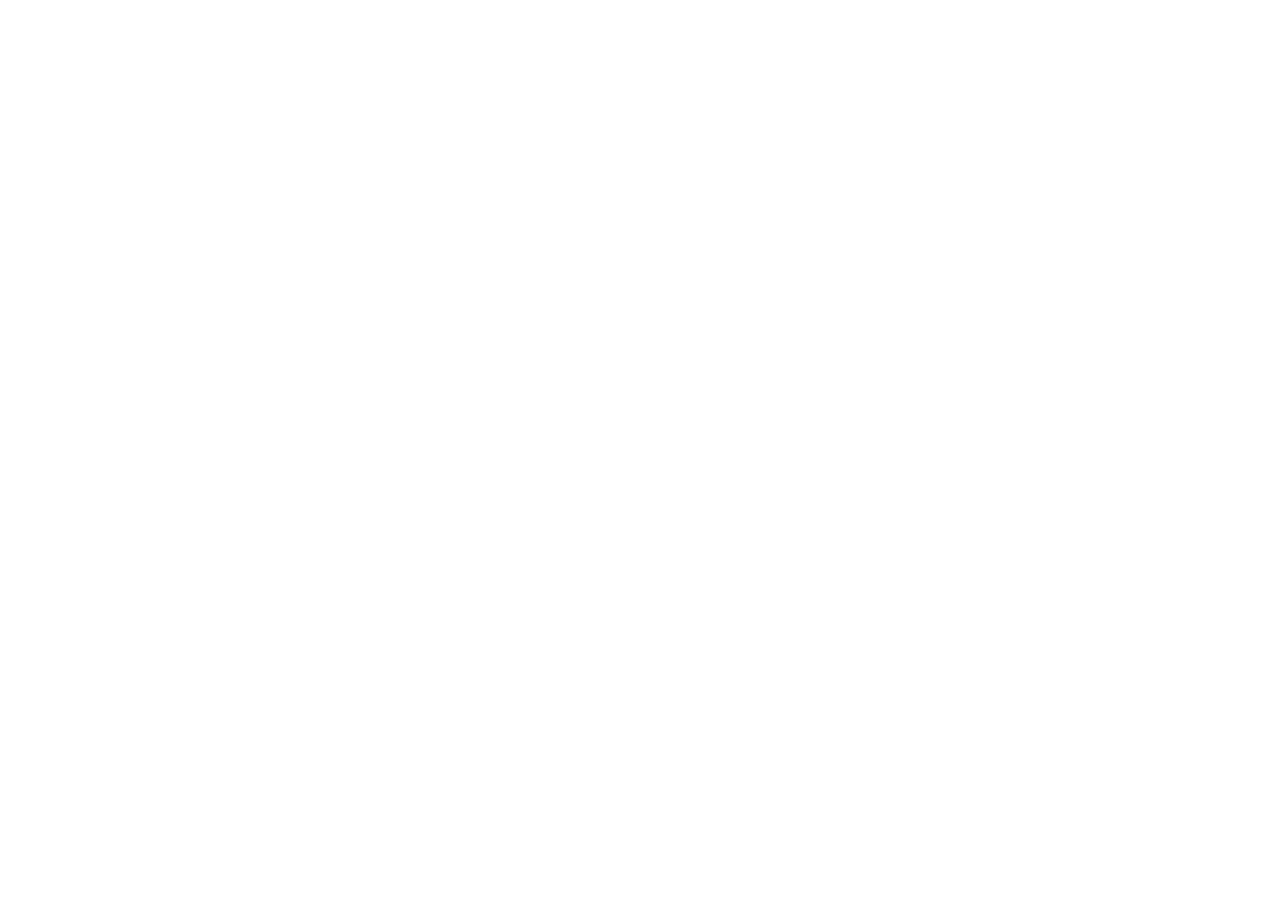
==== front-end/public/index.html @ 9cf56739 "teste" ====
<!DOCTYPE html>
<html lang="en">
<head>
    <meta charset="UTF-8">
    <meta name="viewport" content="width=device-width, initial-scale=1.0">
    <title>Components</title>
    <link rel="stylesheet" href="../src/styles/variables.css">
    <link rel="stylesheet" href="../src/styles/base.css">
    <script type="module" src="../src/index.js"></script>
    <link rel="stylesheet" href="../src/components/cadastro/cadastro.css">
</head>
<body>
    <app-header></app-header>
    <page-home></page-home>
    <app-footer></app-footer>
    
</body>
</html>
---- front-end/src/styles/base.css ----
* {
    margin: 0;
    padding: 0;
    box-sizing: border-box;
}
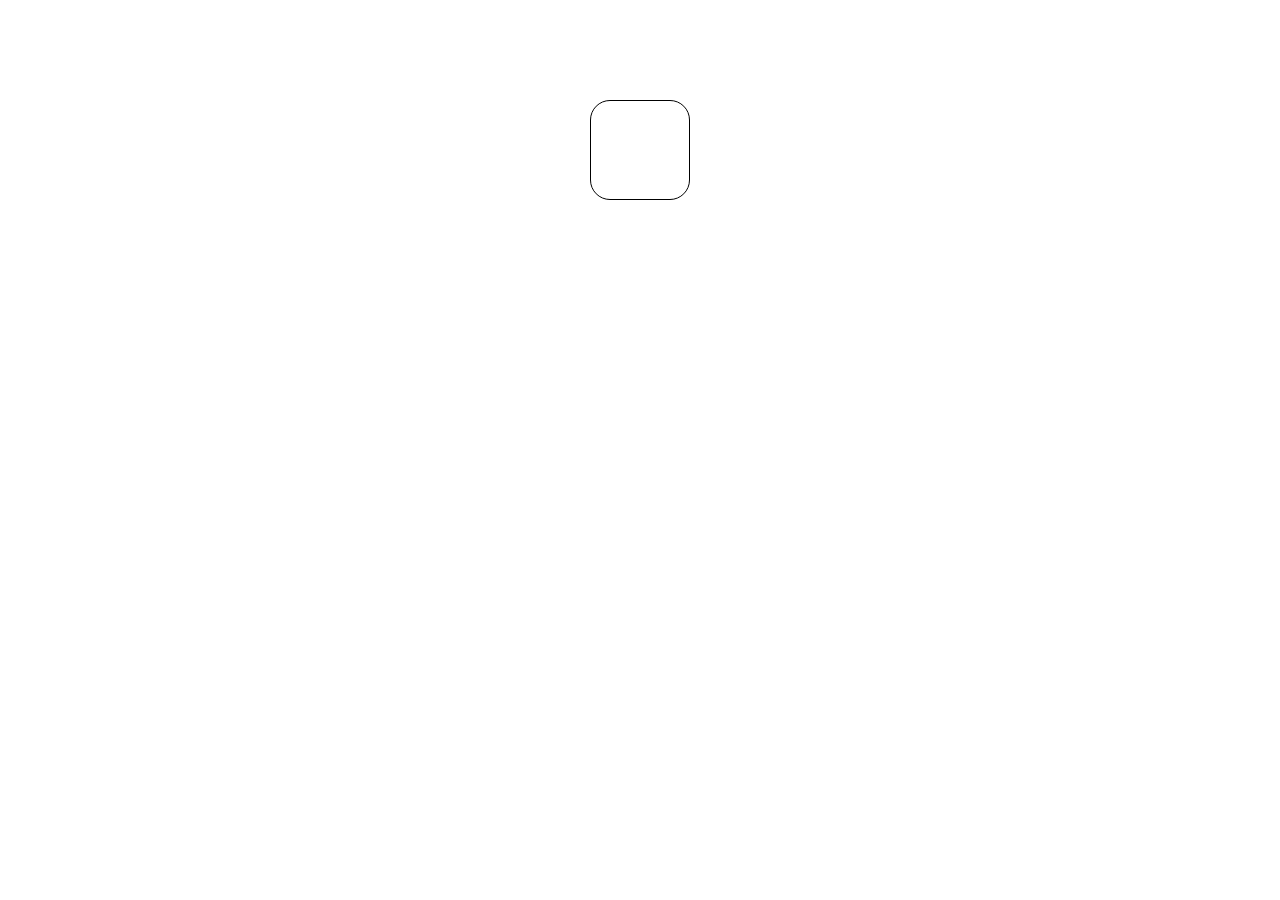
==== commit 7e8deac0: "troquei nome" ====
--- a/front-end/public/index.html
+++ b/front-end/public/index.html
@@ -6,13 +6,15 @@
     <title>Components</title>
     <link rel="stylesheet" href="../src/styles/variables.css">
     <link rel="stylesheet" href="../src/styles/base.css">
+    <link rel="stylesheet" href="../src/styles/main.css">
+    <link rel="stylesheet" href="../src/components/conta/conta.css">
     <script type="module" src="../src/index.js"></script>
-    <link rel="stylesheet" href="../src/components/cadastro/cadastro.css">
 </head>
 <body>
-    <app-header></app-header>
-    <page-home></page-home>
-    <app-footer></app-footer>
-    
+    <main>
+       <div>
+        
+       </div>
+    </main>
 </body>
 </html>
--- a/front-end/src/components/conta/conta.css
+++ b/front-end/src/components/conta/conta.css
@@ -0,0 +1,12 @@
+main{
+  display: flex;
+  justify-content: center;
+  
+}
+div {
+  margin-top: 100px;
+  height: 100px;
+  width: 100px;
+  border: 1px solid black;
+  border-radius: 20px;
+}
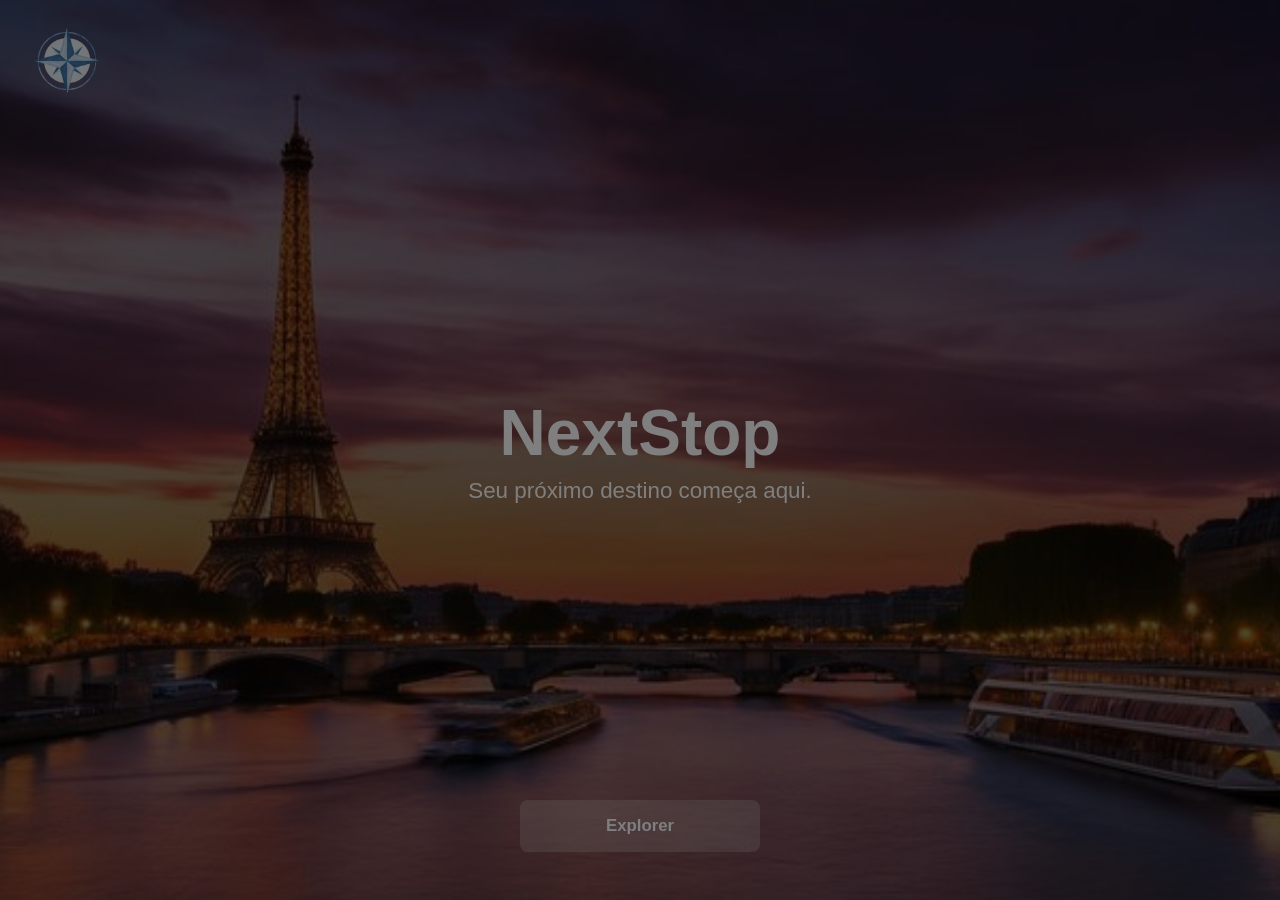
==== commit e08a3fdb: "Versão First-Mobile e resposividade Desktop. concluidas" ====
--- a/front-end/public/index.html
+++ b/front-end/public/index.html
@@ -1,20 +1,117 @@
 <!DOCTYPE html>
-<html lang="en">
+<html lang="pt-br">
+
 <head>
-    <meta charset="UTF-8">
-    <meta name="viewport" content="width=device-width, initial-scale=1.0">
-    <title>Components</title>
-    <link rel="stylesheet" href="../src/styles/variables.css">
-    <link rel="stylesheet" href="../src/styles/base.css">
-    <link rel="stylesheet" href="../src/styles/main.css">
-    <link rel="stylesheet" href="../src/components/conta/conta.css">
-    <script type="module" src="../src/index.js"></script>
+  <meta charset="UTF-8">
+  <meta name="viewport" content="width=device-width, initial-scale=1.0">
+  <title>Pagina Apresentação</title>
+  <link rel="stylesheet" href="../src/styles/variables.css">
+  <link rel="stylesheet" href="../src/styles/base.css">
+  <link rel="stylesheet" href="../src/styles/main.css">
+  <link rel="stylesheet" href="../src/components/tela inicial/telaInicial.css">
+  <script type="module" src="../src/index.js"></script>
+
 </head>
+
 <body>
-    <main>
-       <div>
-        
-       </div>
-    </main>
+  <main class="container-geral">
+    <div class="container-bg">
+      <div class="container-imglogo">
+        <img class="style-imglogo" src="../src/components/tela inicial/img/Logo da NextStop com bússola (2).png"
+          alt="Logo">
+      </div>
+
+      <div class="container-texto">
+        <h1 class="style-txtlogo">NextStop</h1>
+        <p class="style-tagline">Seu próximo destino começa aqui.</p>
+      </div>
+
+      <div class="container-btn">
+        <button class="style-btn">Explorer</button>
+      </div>
+    </div>
+    <div class="sobreposicao-auth" id="sobreposicaoAuth">
+      <div class="cartao-auth">
+
+        <!-- VIEW: LOGIN -->
+        <div class="tela-auth ativa" id="tela-login">
+          <div class="cabecalho-auth">
+            <img class="style-imglogo-reduzida"
+              src="../src/components/tela inicial/img/Logo da NextStop com bússola (2).png" alt="Logo">
+            <h2 class="titulo-auth">Faça login no NextStop</h2>
+          </div>
+
+          <button class="botao-google">
+            <img src="../src/components/tela inicial/img/pngegg.png" alt="">
+            Continue com o Google
+          </button>
+
+          <div class="divisor">ou</div>
+
+          <label class="rotulo-auth">E-MAIL</label>
+          <input type="email" class="campo-auth" placeholder="seuemail@exemplo.com">
+
+          <label class="rotulo-auth">SENHA</label>
+          <input type="password" class="campo-auth" placeholder="••••••••••••••">
+
+          <button class="botao-primario" id="btnFazerLogin">Fazer Login</button>
+
+          <p class="auth-trocar">Sem conta? <a href="#" id="irParaCadastroEmail">Crie um</a></p>
+        </div>
+
+        <!-- VIEW: CADASTRO - EMAIL -->
+        <div class="tela-auth" id="tela-cadastro-email">
+          <div class="cabecalho-auth">
+            <img class="style-imglogo-reduzida"
+              src="../src/components/tela inicial/img/Logo da NextStop com bússola (2).png" alt="Logo">
+            <h2 class="titulo-auth">Boas-vindas ao NextStop</h2>
+          </div>
+
+          <button class="botao-google">
+            <img src="../src/components/tela inicial/img/pngegg.png" alt="">
+            Continue com o Google
+          </button>
+
+          <div class="divisor">ou</div>
+
+          <label class="rotulo-auth">E-MAIL</label>
+          <input type="email" class="campo-auth" id="cadastroEmail" placeholder="seuemail@exemplo.com">
+
+          <button class="botao-primario" id="btnContinuarEmail">Continuar com o e-mail</button>
+
+          <p class="auth-trocar">Já tem conta? <a href="#" id="irParaLoginDoEmail">Entrar</a></p>
+        </div>
+
+        <!-- VIEW: CADASTRO - SENHA -->
+        <div class="tela-auth" id="tela-cadastro-senha">
+          <div class="cabecalho-auth">
+            <img class="style-imglogo-reduzida"
+              src="../src/components/tela inicial/img/Logo da NextStop com bússola (2).png" alt="Logo">
+            <h2 class="titulo-auth">Boas-vindas ao NextStop</h2>
+          </div>
+
+          <button class="botao-google">
+            <img src="../src/components/tela inicial/img/pngegg.png" alt="">
+            Continue com o Google
+          </button>
+
+          <div class="divisor">ou</div>
+
+          <label class="rotulo-auth">SENHA</label>
+          <input type="password" class="campo-auth" placeholder="••••••••••••••">
+
+          <label class="rotulo-auth">Confirme a senha</label>
+          <input type="password" class="campo-auth" placeholder="••••••••••••••">
+
+          <button class="botao-primario" id="btnCadastrar">Cadastrar</button>
+
+          <p class="auth-trocar">Já tem conta? <a href="#" id="irParaLoginDaSenha">Entrar</a></p>
+        </div>
+
+      </div>
+    </div>
+  </main>
+  <script src="../src/components/tela inicial/telaInicial.js"></script>
 </body>
+
 </html>
--- a/front-end/src/components/tela inicial/telaInicial.css
+++ b/front-end/src/components/tela inicial/telaInicial.css
@@ -0,0 +1,337 @@
+body {
+    margin: 0;
+    font-family: Arial, sans-serif;
+    background-color: #ffffff;
+}
+
+.container-bg {
+    position: relative;
+    width: 100%;
+    min-height: 100vh;
+    background-image: url("../tela inicial/img/1000502873491679770.jpg");
+    background-size: cover;
+    background-position: center;
+    background-repeat: no-repeat;
+    border-radius: 32% 0 0 0;
+}
+
+.container-bg::before {
+    content: "";
+    position: absolute;
+    top: 0;
+    left: 0;
+    width: 100%;
+    height: 100%;
+    background: rgba(0, 0, 0, 0.4);
+    z-index: 1;
+    border-radius: 32% 0 0 0;
+}
+
+/* Logo no canto superior esquerdo */
+.container-imglogo {
+    position: absolute;
+    top: 4px;
+    left: 4px;
+    z-index: 2;
+}
+
+.style-imglogo {
+    width: 50px;
+    height: auto;
+}
+
+/* Título e texto centralizados na tela, alinhados à esquerda */
+.container-texto {
+    position: absolute;
+    top: 50%;
+    left: 50%;
+    transform: translate(-50%, -50%);
+    z-index: 2;
+    width: 90%;
+    max-width: 320px;
+    text-align: left;
+    color: #fff;
+}
+
+.style-txtlogo {
+    font-size: 2rem;
+    margin-bottom: 8px;
+}
+
+.style-tagline {
+    font-size: 1rem;
+}
+
+/* Botão centralizado na parte inferior */
+.container-btn {
+    position: absolute;
+    bottom: 32px;
+    left: 50%;
+    transform: translateX(-50%);
+    z-index: 2;
+}
+
+.style-btn {
+    width: 224px;
+    padding: 12px 32px;
+    border: none;
+    border-radius: 8px;
+    background: rgb(255, 255, 255, 0.2);
+    color: #ffffff;
+    font-weight: bold;
+    cursor: pointer;
+}
+
+/* Sobreposição que sobe por cima da tela de fundo */
+.sobreposicao-auth {
+    position: fixed;
+    top: 0;
+    left: 0;
+    width: 100%;
+    height: 100%;
+    z-index: 10;
+    display: flex;
+    align-items: flex-end;
+    justify-content: center;
+    pointer-events: none;
+}
+
+.sobreposicao-auth.aberta {
+    pointer-events: auto;
+}
+
+.cartao-auth {
+    width: 100%;
+    max-width: 400px;
+    background: #fff;
+    border-radius: 32px 32px 0 0;
+    padding: 32px 24px;
+    box-sizing: border-box;
+    transform: translateY(100%);
+    transition: transform 0.4s ease-in-out;
+    max-height: 90vh;
+    overflow-y: auto;
+}
+
+.sobreposicao-auth.aberta .cartao-auth {
+    transform: translateY(0);
+}
+
+.tela-auth {
+    display: none;
+}
+
+.tela-auth.ativa {
+    display: block;
+}
+
+.cabecalho-auth {
+    display: flex;
+    align-items: center;
+    gap: 12px;
+    margin: 16px 0 24px;
+}
+
+.style-imglogo-reduzida {
+    width: 40px;
+    height: auto;
+    flex-shrink: 0;
+}
+
+.titulo-auth {
+    font-family: Georgia, 'Times New Roman', serif;
+    margin: 0;
+    color: #1a1a1a;
+}
+
+.botao-google {
+    width: 100%;
+    display: flex;
+    align-items: center;
+    justify-content: center;
+    gap: 8px;
+    padding: 12px;
+    border: 1px solid #ccc;
+    border-radius: 8px;
+    background: #fff;
+    font-weight: 500;
+    cursor: pointer;
+    margin-bottom: 16px;
+}
+
+.botao-google img {
+    width: 18px;
+    height: 18px;
+}
+
+.divisor {
+    text-align: center;
+    color: #888;
+    font-size: 0.85rem;
+    margin-bottom: 16px;
+}
+
+.rotulo-auth {
+    display: block;
+    font-size: 0.7rem;
+    font-weight: bold;
+    color: #555;
+    margin-bottom: 4px;
+}
+
+.campo-auth {
+    width: 100%;
+    padding: 12px;
+    margin-bottom: 16px;
+    border: none;
+    border-radius: 8px;
+    background: #dde3ee;
+    box-sizing: border-box;
+    font-size: 0.9rem;
+}
+
+.botao-primario {
+    width: 100%;
+    padding: 14px;
+    border: none;
+    border-radius: 8px;
+    background: linear-gradient(90deg, #1a1a6e, #6a1ab8);
+    color: #fff;
+    font-weight: bold;
+    cursor: pointer;
+    margin-top: 8px;
+}
+
+.auth-trocar {
+    text-align: center;
+    font-size: 0.85rem;
+    color: #555;
+    margin-top: 16px;
+}
+
+.auth-trocar a {
+    color: #6a1ab8;
+    font-weight: bold;
+    text-decoration: none;
+}
+
+@media (min-width: 768px) {
+    .container-texto {
+        max-width: 480px;
+    }
+
+    .style-txtlogo {
+        font-size: 2.5rem;
+    }
+
+    .style-tagline {
+        font-size: 1.1rem;
+    }
+
+    .style-imglogo {
+        width: 60px;
+    }
+
+    .container-imglogo {
+        top: 16px;
+        left: 16px;
+    }
+}
+
+/* ===================== DESKTOP ===================== */
+@media (min-width: 1024px) {
+
+    /* Tela de fundo */
+    .container-bg {
+        border-radius: 0;
+        display: flex;
+        align-items: center;
+        background-image: url("../tela inicial/img/The most favorable time to see Paris landmarks is….jpg");
+    }
+
+    .container-bg::before {
+        border-radius: 0;
+    }
+
+    .container-imglogo {
+        top: 24px;
+        left: 32px;
+    }
+
+    .style-imglogo {
+        width: 70px;
+    }
+
+    .container-texto {
+        left: 50%;
+        transform: translate(-50%, -50%);
+        max-width: 600px;
+    }
+
+    .style-txtlogo {
+        font-size: 4rem;
+        text-align: center;
+    }
+
+    .style-tagline {
+        font-size: 1.4rem;
+        text-align: center;
+    }
+
+    .container-btn {
+        left: 50%;
+        bottom: 48px;
+        transform: translateX(-50%);
+    }
+
+    .style-btn {
+        width: 240px;
+        padding: 16px 32px;
+        font-size: 1.05rem;
+        transition: background 0.3s ease;
+    }
+
+    .style-btn:hover {
+        background: rgba(255, 255, 255, 0.35);
+    }
+
+    /* Overlay de autenticação como modal centralizado */
+    .sobreposicao-auth {
+        align-items: center;
+        background: rgba(0, 0, 0, 0.5);
+    }
+
+    .cartao-auth {
+        max-width: 440px;
+        border-radius: 24px;
+        padding: 40px 40px;
+        transform: translateY(40px) scale(0.96);
+        opacity: 0;
+        transition: transform 0.35s ease-in-out, opacity 0.35s ease-in-out;
+        box-shadow: 0 20px 60px rgba(0, 0, 0, 0.3);
+        max-height: 85vh;
+    }
+
+    .sobreposicao-auth.aberta .cartao-auth {
+        transform: translateY(0) scale(1);
+        opacity: 1;
+    }
+
+    .titulo-auth {
+        font-size: 1.6rem;
+    }
+
+    .botao-google,
+    .botao-primario {
+        cursor: pointer;
+        transition: opacity 0.2s ease;
+    }
+
+    .botao-google:hover {
+        background: #f5f5f5;
+    }
+
+    .botao-primario:hover {
+        opacity: 0.9;
+    }
+}
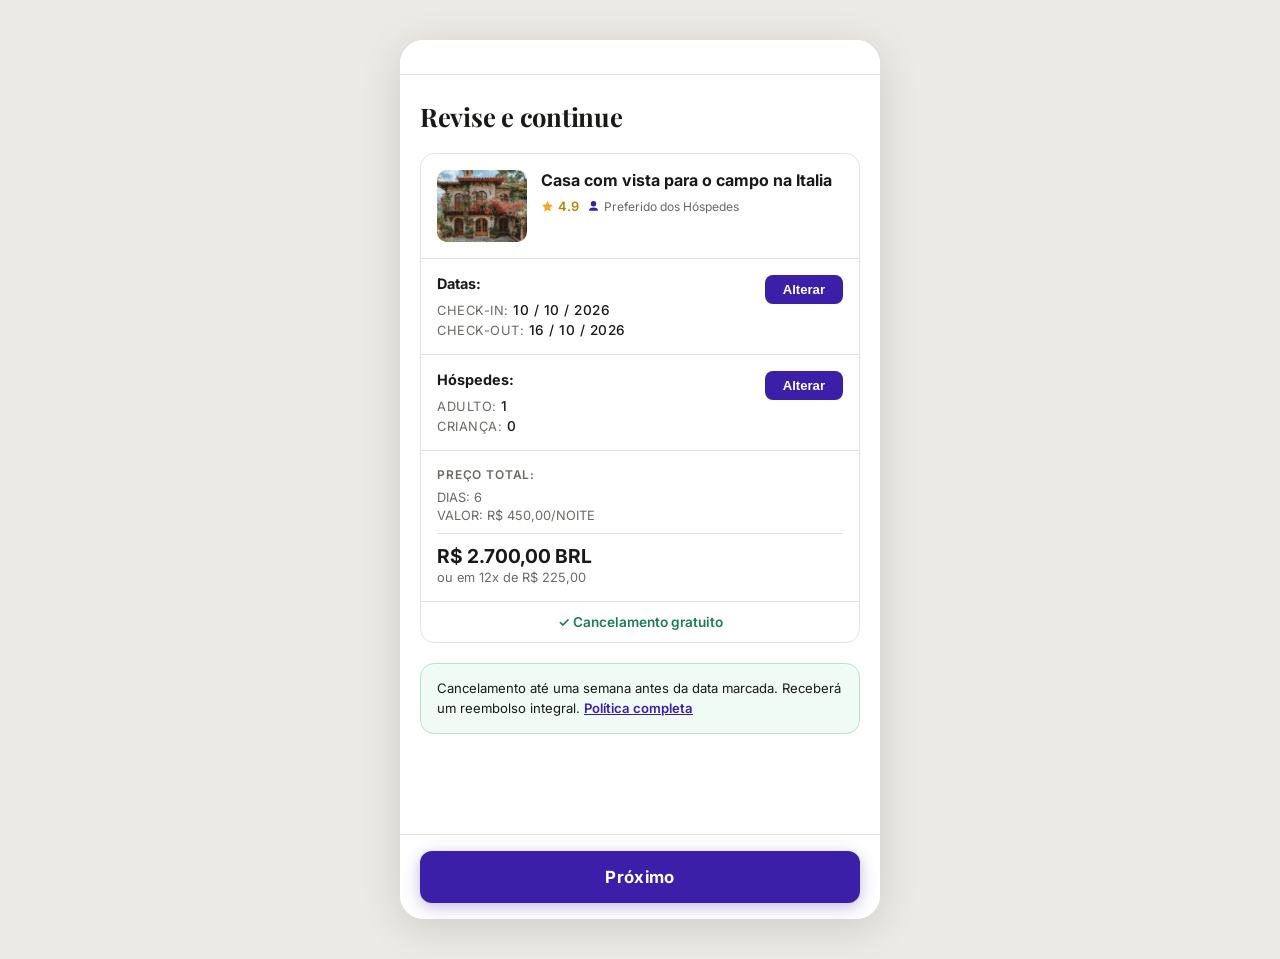
==== commit 49d8a7b4: "FINALIZADO VERSAO MOBILE" ====
--- a/front-end/public/index.html
+++ b/front-end/public/index.html
@@ -1,117 +1,170 @@
 <!DOCTYPE html>
-<html lang="pt-br">
-
+<html lang="en">
 <head>
-  <meta charset="UTF-8">
-  <meta name="viewport" content="width=device-width, initial-scale=1.0">
-  <title>Pagina Apresentação</title>
-  <link rel="stylesheet" href="../src/styles/variables.css">
-  <link rel="stylesheet" href="../src/styles/base.css">
-  <link rel="stylesheet" href="../src/styles/main.css">
-  <link rel="stylesheet" href="../src/components/tela inicial/telaInicial.css">
-  <script type="module" src="../src/index.js"></script>
+    <meta charset="UTF-8">
+    <meta name="viewport" content="width=device-width, initial-scale=1.0">
+    <title>Components</title>
+    <link rel="stylesheet" href="../src/styles/variables.css">
+    <link rel="stylesheet" href="../src/styles/base.css">
+    <script type="module" src="../src/index.js"></script>
+    <link href="https://fonts.googleapis.com/css2?family=Inter:wght@400;500;600;700&family=Playfair+Display:wght@700&display=swap" rel="stylesheet" />
+    <link rel="stylesheet" href="../src/components/revisão/revisao.css">
 
 </head>
+<body>
 
-<body>
-  <main class="container-geral">
-    <div class="container-bg">
-      <div class="container-imglogo">
-        <img class="style-imglogo" src="../src/components/tela inicial/img/Logo da NextStop com bússola (2).png"
-          alt="Logo">
+
+<div class="shell">
+
+  
+  <header>
+    
+  </header>
+
+  
+  <main>
+    <h1>Revise e continue</h1>
+
+<!-- Primeira Parte -->
+    <div class="property-card">
+      <div class="property-hero">
+        <div class="property-img-inner">
+          <img src="../src/components/revisão/img/Magnifique" alt="Casa com vista para o campo na Italia" />
+        </div>
+
+        <div class="property-info">
+          <p class="property-name">Casa com vista para o campo na Italia</p>
+          <div class="property-badges">
+            <span class="badge-rating">
+              <svg width="13" height="13" viewBox="0 0 24 24" fill="#F4A629" stroke="none"><polygon points="12 2 15.09 8.26 22 9.27 17 14.14 18.18 21.02 12 17.77 5.82 21.02 7 14.14 2 9.27 8.91 8.26 12 2"/></svg>
+              4.9
+            </span>
+            <span class="badge-host">
+              <svg width="13" height="13" viewBox="0 0 24 24" fill="currentColor" stroke="none"><path d="M12 2a5 5 0 1 0 0 10A5 5 0 0 0 12 2zm0 12c-5.33 0-8 2.67-8 4v2h16v-2c0-1.33-2.67-4-8-4z"/></svg>
+              Preferido dos Hóspedes
+            </span>
+          </div>
+        </div>
+      </div>
+      <!-- Primeira Parte -->
+      
+      <!-- segunda Parte -->
+      <div class="section-block">
+        <div class="section-row">
+          <div>
+            <p class="section-label">Datas:</p>
+            <div class="detail-lines">
+              <span class="detail-line">CHECK-IN: <span class="detail-value">10 / 10 / 2026</span></span>
+              <span class="detail-line">CHECK-OUT: <span class="detail-value">16 / 10 / 2026</span></span>
+            </div>
+          </div>
+          <button class="alter-btn" onclick="openModal('dates')">Alterar</button>
+        </div>
+      </div>
+      
+
+     
+      <div class="section-block">
+        <div class="section-row">
+          <div>
+            <p class="section-label">Hóspedes:</p>
+            <div class="detail-lines">
+              <span class="detail-line">ADULTO: <span class="detail-value" id="adultCount">1</span></span>
+              <span class="detail-line">CRIANÇA: <span class="detail-value" id="childCount">0</span></span>
+            </div>
+          </div>
+          <button class="alter-btn" onclick="openModal('guests')">Alterar</button>
+        </div>
       </div>
 
-      <div class="container-texto">
-        <h1 class="style-txtlogo">NextStop</h1>
-        <p class="style-tagline">Seu próximo destino começa aqui.</p>
+      <!-- segunda Parte -->
+
+
+      <div class="price-section">
+        <p class="price-label">Preço Total:</p>
+        <div class="price-meta">
+          <span>DIAS: 6</span>
+          <span>VALOR: R$ 450,00/NOITE</span>
+        </div>
+        <hr class="price-divider"/>
+        <p class="price-total" id="totalPrice">R$ 2.700,00 BRL</p>
+        <p class="price-installments" id="installments">ou em 12x de R$ 225,00</p>
       </div>
 
-      <div class="container-btn">
-        <button class="style-btn">Explorer</button>
+     
+      <div class="cancellation-strip">✓ Cancelamento gratuito</div>
+    </div>
+
+   
+    <div class="cancellation-policy">
+      Cancelamento até uma semana antes da data marcada. Receberá um reembolso integral.
+      <span class="policy-link">Política completa</span>
+    </div>
+  </main>
+
+ <!-- BOTAO PROXIMOO -->
+  <div class="cta-footer">
+    <button class="cta-btn" onclick="handleNext()">Próximo</button>
+  </div>
+</div>
+
+
+<div class="modal-backdrop" id="datesModal">
+  <div class="modal">
+    <button class="modal-close" onclick="closeModal('dates')">×</button>
+    <h2>Alterar datas</h2>
+    <div class="date-grid">
+      <div class="date-field">
+        <label>Check-in</label>
+        <input type="date" id="checkin" value="2026-10-10" min="2026-06-22" />
+      </div>
+      <div class="date-field">
+        <label>Check-out</label>
+        <input type="date" id="checkout" value="2026-10-16" min="2026-06-23" />
       </div>
     </div>
-    <div class="sobreposicao-auth" id="sobreposicaoAuth">
-      <div class="cartao-auth">
+    <button class="modal-confirm" onclick="saveDates()">Confirmar datas</button>
+  </div>
+</div>
 
-        <!-- VIEW: LOGIN -->
-        <div class="tela-auth ativa" id="tela-login">
-          <div class="cabecalho-auth">
-            <img class="style-imglogo-reduzida"
-              src="../src/components/tela inicial/img/Logo da NextStop com bússola (2).png" alt="Logo">
-            <h2 class="titulo-auth">Faça login no NextStop</h2>
-          </div>
 
-          <button class="botao-google">
-            <img src="../src/components/tela inicial/img/pngegg.png" alt="">
-            Continue com o Google
-          </button>
+<div class="modal-backdrop" id="guestsModal">
+  <div class="modal">
+    <button class="modal-close" onclick="closeModal('guests')">×</button>
+    <h2>Alterar hóspedes</h2>
 
-          <div class="divisor">ou</div>
-
-          <label class="rotulo-auth">E-MAIL</label>
-          <input type="email" class="campo-auth" placeholder="seuemail@exemplo.com">
-
-          <label class="rotulo-auth">SENHA</label>
-          <input type="password" class="campo-auth" placeholder="••••••••••••••">
-
-          <button class="botao-primario" id="btnFazerLogin">Fazer Login</button>
-
-          <p class="auth-trocar">Sem conta? <a href="#" id="irParaCadastroEmail">Crie um</a></p>
-        </div>
-
-        <!-- VIEW: CADASTRO - EMAIL -->
-        <div class="tela-auth" id="tela-cadastro-email">
-          <div class="cabecalho-auth">
-            <img class="style-imglogo-reduzida"
-              src="../src/components/tela inicial/img/Logo da NextStop com bússola (2).png" alt="Logo">
-            <h2 class="titulo-auth">Boas-vindas ao NextStop</h2>
-          </div>
-
-          <button class="botao-google">
-            <img src="../src/components/tela inicial/img/pngegg.png" alt="">
-            Continue com o Google
-          </button>
-
-          <div class="divisor">ou</div>
-
-          <label class="rotulo-auth">E-MAIL</label>
-          <input type="email" class="campo-auth" id="cadastroEmail" placeholder="seuemail@exemplo.com">
-
-          <button class="botao-primario" id="btnContinuarEmail">Continuar com o e-mail</button>
-
-          <p class="auth-trocar">Já tem conta? <a href="#" id="irParaLoginDoEmail">Entrar</a></p>
-        </div>
-
-        <!-- VIEW: CADASTRO - SENHA -->
-        <div class="tela-auth" id="tela-cadastro-senha">
-          <div class="cabecalho-auth">
-            <img class="style-imglogo-reduzida"
-              src="../src/components/tela inicial/img/Logo da NextStop com bússola (2).png" alt="Logo">
-            <h2 class="titulo-auth">Boas-vindas ao NextStop</h2>
-          </div>
-
-          <button class="botao-google">
-            <img src="../src/components/tela inicial/img/pngegg.png" alt="">
-            Continue com o Google
-          </button>
-
-          <div class="divisor">ou</div>
-
-          <label class="rotulo-auth">SENHA</label>
-          <input type="password" class="campo-auth" placeholder="••••••••••••••">
-
-          <label class="rotulo-auth">Confirme a senha</label>
-          <input type="password" class="campo-auth" placeholder="••••••••••••••">
-
-          <button class="botao-primario" id="btnCadastrar">Cadastrar</button>
-
-          <p class="auth-trocar">Já tem conta? <a href="#" id="irParaLoginDaSenha">Entrar</a></p>
-        </div>
-
+    <div class="guest-row">
+      <div>
+        <p class="guest-type">Adultos</p>
+        <p class="guest-sub">13 anos ou mais</p>
+      </div>
+      <div class="counter">
+        <button class="counter-btn" onclick="adjustGuest('adult',-1)">−</button>
+        <span class="counter-val" id="adultModal">1</span>
+        <button class="counter-btn" onclick="adjustGuest('adult',1)">+</button>
       </div>
     </div>
-  </main>
-  <script src="../src/components/tela inicial/telaInicial.js"></script>
+
+    <div class="guest-row">
+      <div>
+        <p class="guest-type">Crianças</p>
+        <p class="guest-sub">2 a 12 anos</p>
+      </div>
+      <div class="counter">
+        <button class="counter-btn" onclick="adjustGuest('child',-1)">−</button>
+        <span class="counter-val" id="childModal">0</span>
+        <button class="counter-btn" onclick="adjustGuest('child',1)">+</button>
+      </div>
+    </div>
+
+    <button class="modal-confirm" onclick="saveGuests()">Confirmar hóspedes</button>
+  </div>
+</div>
+
+
+<div class="toast" id="toast"></div>
+
+<script src="../src/components/revisão/revisao.js"></script>
+
 </body>
-
-</html>+</html>
--- a/front-end/src/styles/variables.css
+++ b/front-end/src/styles/variables.css
@@ -0,0 +1 @@
+:root { --cor-primaria: #ffffff; }
--- a/front-end/src/components/revisão/revisao.css
+++ b/front-end/src/components/revisão/revisao.css
@@ -0,0 +1,608 @@
+*,
+*::before,
+*::after {
+  box-sizing: border-box;
+  margin: 0;
+  padding: 0;
+}
+
+:root {
+  --bg: #F7F6F3;
+  --surface: #FFFFFF;
+  --border: #E4E2DC;
+  --text: #1A1917;
+  --muted: #6B6963;
+  --accent: #3B1FA8;
+ 
+  --accent-light: #EDE9FB;
+  --gold: #F4A629;
+  --green: #1D7C54;
+  --radius: 14px;
+  --shadow: 0 2px 12px rgba(0, 0, 0, .07);
+  --font-display: 'Playfair Display', Georgia, serif;
+  --font-body: 'Inter', system-ui, sans-serif;
+}
+
+body {
+  font-family: var(--font-body);
+  background: var(--bg);
+  color: var(--text);
+  min-height: 100dvh;
+  display: flex;
+  justify-content: center;
+  align-items: flex-start;
+}
+
+
+.shell {
+  width: 100%;
+  max-width: 480px;
+  min-height: 100dvh;
+  background: var(--surface);
+  display: flex;
+  flex-direction: column;
+  box-shadow: var(--shadow);
+}
+
+@media (min-width: 900px) {
+  body {
+    background: #ECEAE5;
+    padding: 40px 0;
+    align-items: center;
+  }
+
+  .shell {
+    min-height: auto;
+    border-radius: 24px;
+    overflow: hidden;
+    box-shadow: 0 8px 40px rgba(0, 0, 0, .13);
+  }
+}
+
+
+header {
+  padding: 20px 20px 14px;
+  border-bottom: 1px solid var(--border);
+  background: var(--surface);
+  position: sticky;
+  top: 0;
+  z-index: 10;
+}
+
+.logo {
+  display: flex;
+  align-items: center;
+  gap: 8px;
+  font-family: var(--font-display);
+  font-size: 1.3rem;
+  color: var(--text);
+  text-decoration: none;
+  margin-bottom: 14px;
+}
+
+.logo svg {
+  color: var(--accent);
+}
+
+.back-btn {
+  display: inline-flex;
+  align-items: center;
+  gap: 6px;
+  font-size: .875rem;
+  color: var(--muted);
+  background: none;
+  border: none;
+  cursor: pointer;
+  padding: 0;
+  transition: color .15s;
+}
+
+.back-btn:hover {
+  color: var(--accent);
+}
+
+
+main {
+  flex: 1;
+  padding: 24px 20px 100px;
+  overflow-y: auto;
+}
+
+h1 {
+  font-family: var(--font-display);
+  font-size: 1.6rem;
+  font-weight: 700;
+  margin-bottom: 20px;
+  letter-spacing: -.01em;
+}
+
+
+.property-card {
+  border: 1px solid var(--border);
+  border-radius: var(--radius);
+  overflow: hidden;
+  margin-bottom: 20px;
+}
+ /*------------primeiraparte------------------*/
+.property-hero {
+  display: flex;
+  gap: 14px;
+  padding: 16px;
+  align-items: flex-start;
+}
+ /*------------primeiraparte------------------*/
+.property-img {
+  width: 90px;
+  height: 72px;
+  border-radius: 10px;
+  object-fit: cover;
+  flex-shrink: 0;
+  background: linear-gradient(135deg, #c9a97d 0%, #8b6343 50%, #5c3d2e 100%);
+  position: relative;
+  overflow: hidden;
+}
+
+
+.property-img::before {
+  content: '';
+  position: absolute;
+  inset: 0;
+  background:
+    
+    linear-gradient(180deg, #87CEEB 0%, #87CEEB 40%, #c9a97d 40%);
+}
+
+.property-img::after {
+  content: '';
+  position: absolute;
+  bottom: 0;
+  left: 0;
+  right: 0;
+  height: 55%;
+  background:
+   
+    linear-gradient(180deg, #D4956A 0%, #B8784A 100%);
+  clip-path: polygon(0 20%, 100% 20%, 100% 100%, 0 100%);
+}
+
+.img-overlay {
+  position: absolute;
+  inset: 0;
+  z-index: 1;
+}
+
+.property-img-inner {
+  width: 90px;
+  height: 72px;
+  border-radius: 10px;
+  flex-shrink: 0;
+  overflow: hidden;
+  background: linear-gradient(180deg, #b5d5f5 0%, #87CEEB 40%, #9FC07D 40%, #7a9c5e 100%);
+  position: relative;
+}
+
+.property-img-inner img {
+  width: 100%;
+  height: 100%;
+  object-fit: cover;
+  border-radius: 10px;
+}
+
+.house-svg {
+  position: absolute;
+  inset: 0;
+  width: 100%;
+  height: 100%;
+}
+
+.property-info {
+  flex: 1;
+  min-width: 0;
+}
+
+.property-name {
+  font-weight: 700;
+  font-size: 1rem;
+  line-height: 1.3;
+  margin-bottom: 8px;
+}
+
+.property-badges {
+  display: flex;
+  align-items: center;
+  gap: 8px;
+  font-size: .8rem;
+  flex-wrap: wrap;
+}
+
+.badge-rating {
+  display: flex;
+  align-items: center;
+  gap: 4px;
+  font-weight: 600;
+  color: #B8860B;
+}
+
+.badge-host {
+  display: flex;
+  align-items: center;
+  gap: 4px;
+  color: var(--muted);
+  font-size: .75rem;
+}
+
+.badge-host svg {
+  color: var(--accent);
+}
+
+/* segunda Parte */
+.section-block {
+  border-top: 1px solid var(--border);
+  padding: 16px;
+}
+/* textos */
+.section-label {
+  font-weight: 700;
+  font-size: .9rem;
+  margin-bottom: 10px;
+}
+/* segunda Parte */
+.section-row {
+  display: flex;
+  justify-content: space-between;
+  align-items: flex-start;
+  gap: 12px;
+}
+/* textos */
+.detail-lines {
+  display: flex;
+  flex-direction: column;
+  gap: 4px;
+}
+/* textos */
+.detail-line {
+  font-size: .8rem;
+  color: var(--muted);
+  text-transform: uppercase;
+  letter-spacing: .04em;
+}
+/* textos */
+.detail-value {
+  font-size: .85rem;
+  font-weight: 500;
+  color: var(--text);
+}
+
+/* BUTOOOOOOOOOOOOOOOOOOOOOOOOOOOOOOOOOOOOOONNNNNNNNNNNNNNNNNNNNNNN */
+.alter-btn {
+  background: var(--accent);
+  color: #fff;
+  border: none;
+  border-radius: 8px;
+  padding: 7px 18px;
+  font-size: .82rem;
+  font-weight: 600;
+  cursor: pointer;
+  white-space: nowrap;
+  transition: background .15s, transform .1s;
+}
+
+.alter-btn:hover {
+  background: #2e178a;
+}
+
+.alter-btn:active {
+  transform: scale(.97);
+}
+
+
+.price-section {
+  border-top: 1px solid var(--border);
+  padding: 16px;
+}
+
+.price-label {
+  font-size: .75rem;
+  text-transform: uppercase;
+  letter-spacing: .07em;
+  color: var(--muted);
+  font-weight: 600;
+  margin-bottom: 8px;
+}
+
+.price-meta {
+  display: flex;
+  flex-direction: column;
+  gap: 3px;
+  margin-bottom: 10px;
+}
+
+.price-meta span {
+  font-size: .8rem;
+  color: var(--muted);
+}
+
+.price-divider {
+  border: none;
+  border-top: 1.5px solid var(--border);
+  margin: 10px 0;
+}
+
+.price-total {
+  font-size: 1.2rem;
+  font-weight: 700;
+  color: var(--text);
+}
+
+.price-installments {
+  font-size: .8rem;
+  color: var(--muted);
+  margin-top: 2px;
+}
+
+
+.cancellation-strip {
+  text-align: center;
+  padding: 12px 16px;
+  font-size: .85rem;
+  font-weight: 600;
+  color: var(--green);
+  border-top: 1px solid var(--border);
+}
+
+.cancellation-policy {
+  background: #F0FBF6;
+  border: 1px solid #B7E5CC;
+  border-radius: var(--radius);
+  padding: 14px 16px;
+  margin-top: 16px;
+  font-size: .82rem;
+  color: var(--text);
+  line-height: 1.55;
+}
+
+.policy-link {
+  color: var(--accent);
+  font-weight: 600;
+  text-decoration: underline;
+  cursor: pointer;
+}
+
+
+.cta-footer {
+  position: sticky;
+  bottom: 0;
+  background: var(--surface);
+  border-top: 1px solid var(--border);
+  padding: 16px 20px;
+  display: flex;
+  flex-direction: column;
+  gap: 8px;
+}
+/* BOTAO PROXIMO */
+.cta-btn {
+  width: 100%;
+  background: var(--accent);
+  color: #fff;
+  border: none;
+  border-radius: 12px;
+  padding: 16px;
+  font-size: 1.05rem;
+  font-weight: 700;
+  font-family: var(--font-body);
+  cursor: pointer;
+  letter-spacing: .02em;
+  transition: background .15s, transform .1s, box-shadow .15s;
+  box-shadow: 0 4px 16px rgba(59, 31, 168, .3);
+}
+/* BOTAO PRXIMO ESCURO */
+.cta-btn:hover {
+  background: #2e178a;
+  box-shadow: 0 6px 20px rgba(59, 31, 168, .4);
+}
+
+.cta-btn:active {
+  transform: scale(.98);
+}
+
+
+.modal-backdrop {
+  display: none;
+  position: fixed;
+  inset: 0;
+  background: rgba(0, 0, 0, .45);
+  z-index: 100;
+  justify-content: center;
+  align-items: flex-end;
+}
+
+.modal-backdrop.open {
+  display: flex;
+}
+
+@media (min-width: 900px) {
+  .modal-backdrop {
+    align-items: center;
+  }
+}
+
+.modal {
+  background: var(--surface);
+  border-radius: 20px 20px 0 0;
+  width: 100%;
+  max-width: 480px;
+  padding: 28px 24px 36px;
+  animation: slideUp .2s ease-out;
+}
+
+@media (min-width: 900px) {
+  .modal {
+    border-radius: 20px;
+  }
+}
+
+@keyframes slideUp {
+  from {
+    transform: translateY(30px);
+    opacity: 0;
+  }
+
+  to {
+    transform: translateY(0);
+    opacity: 1;
+  }
+}
+
+.modal h2 {
+  font-family: var(--font-display);
+  font-size: 1.25rem;
+  margin-bottom: 20px;
+}
+
+.modal-close {
+  position: absolute;
+  top: 16px;
+  right: 20px;
+  background: none;
+  border: none;
+  cursor: pointer;
+  color: var(--muted);
+  font-size: 1.4rem;
+}
+
+.modal {
+  position: relative;
+}
+
+.date-grid {
+  display: grid;
+  grid-template-columns: 1fr 1fr;
+  gap: 12px;
+  margin-bottom: 20px;
+}
+
+.date-field label {
+  display: block;
+  font-size: .75rem;
+  font-weight: 600;
+  text-transform: uppercase;
+  letter-spacing: .06em;
+  color: var(--muted);
+  margin-bottom: 6px;
+}
+
+.date-field input {
+  width: 100%;
+  border: 1.5px solid var(--border);
+  border-radius: 10px;
+  padding: 10px 12px;
+  font-family: var(--font-body);
+  font-size: .9rem;
+  color: var(--text);
+  outline: none;
+  transition: border-color .15s;
+}
+
+.date-field input:focus {
+  border-color: var(--accent);
+}
+
+.modal-confirm {
+  width: 100%;
+  background: var(--accent);
+  color: #fff;
+  border: none;
+  border-radius: 12px;
+  padding: 14px;
+  font-size: 1rem;
+  font-weight: 700;
+  font-family: var(--font-body);
+  cursor: pointer;
+  transition: background .15s;
+}
+
+.modal-confirm:hover {
+  background: #2e178a;
+}
+
+
+.guest-row {
+  display: flex;
+  justify-content: space-between;
+  align-items: center;
+  padding: 14px 0;
+  border-bottom: 1px solid var(--border);
+}
+
+.guest-row:last-of-type {
+  border-bottom: none;
+  margin-bottom: 16px;
+}
+
+.guest-type {
+  font-weight: 600;
+  font-size: .95rem;
+}
+
+.guest-sub {
+  font-size: .78rem;
+  color: var(--muted);
+}
+
+.counter {
+  display: flex;
+  align-items: center;
+  gap: 14px;
+}
+
+.counter-btn {
+  width: 32px;
+  height: 32px;
+  border-radius: 50%;
+  border: 1.5px solid var(--border);
+  background: none;
+  font-size: 1.1rem;
+  cursor: pointer;
+  display: flex;
+  align-items: center;
+  justify-content: center;
+  color: var(--text);
+  transition: border-color .15s, background .15s;
+}
+
+.counter-btn:hover {
+  border-color: var(--accent);
+  background: var(--accent-light);
+  color: var(--accent);
+}
+
+.counter-val {
+  font-weight: 700;
+  font-size: 1rem;
+  min-width: 20px;
+  text-align: center;
+}
+
+
+.toast {
+  position: fixed;
+  bottom: 90px;
+  left: 50%;
+  transform: translateX(-50%) translateY(20px);
+  background: #1A1917;
+  color: #fff;
+  padding: 12px 22px;
+  border-radius: 40px;
+  font-size: .85rem;
+  font-weight: 500;
+  opacity: 0;
+  pointer-events: none;
+  transition: opacity .2s, transform .2s;
+  white-space: nowrap;
+  z-index: 200;
+}
+
+.toast.show {
+  opacity: 1;
+  transform: translateX(-50%) translateY(0);
+}
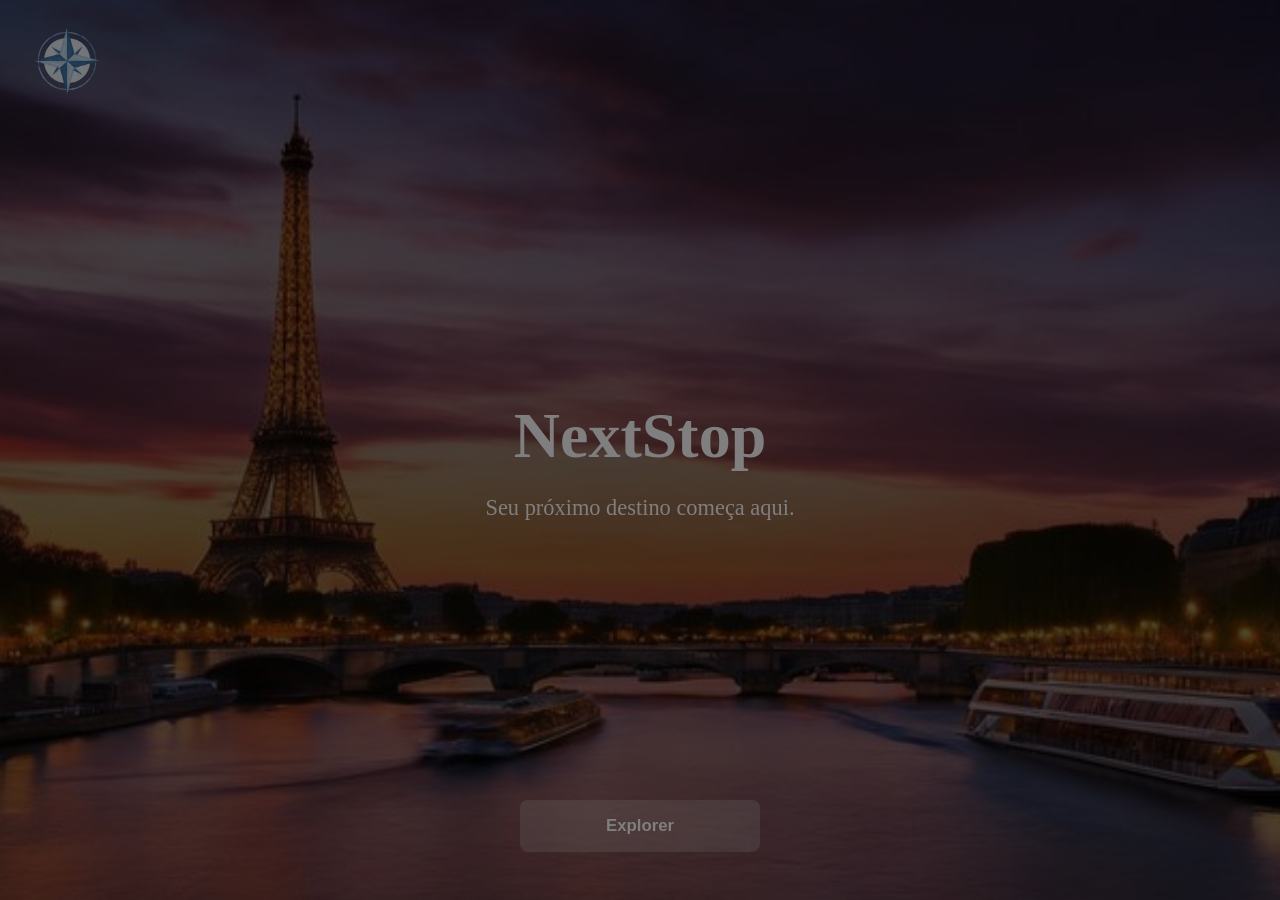
==== commit 69318d18: "Finalizado" ====
--- a/front-end/public/index.html
+++ b/front-end/public/index.html
@@ -1,170 +1,18 @@
 <!DOCTYPE html>
-<html lang="en">
+<html lang="pt-br">
+
 <head>
-    <meta charset="UTF-8">
-    <meta name="viewport" content="width=device-width, initial-scale=1.0">
-    <title>Components</title>
-    <link rel="stylesheet" href="../src/styles/variables.css">
-    <link rel="stylesheet" href="../src/styles/base.css">
-    <script type="module" src="../src/index.js"></script>
-    <link href="https://fonts.googleapis.com/css2?family=Inter:wght@400;500;600;700&family=Playfair+Display:wght@700&display=swap" rel="stylesheet" />
-    <link rel="stylesheet" href="../src/components/revisão/revisao.css">
+  <meta charset="UTF-8">
+  <meta name="viewport" content="width=device-width, initial-scale=1.0">
+  <title>Pagina Apresentação</title>
+  <link rel="stylesheet" href="../src/styles/variables.css">
+  <link rel="stylesheet" href="../src/styles/base.css">
+  <link rel="stylesheet" href="../src/styles/main.css">
+  <script type="module" src="../src/index.js"></script>
+</head>
 
-</head>
 <body>
+  <page-inicial></page-inicial>
+</body>
 
-
-<div class="shell">
-
-  
-  <header>
-    
-  </header>
-
-  
-  <main>
-    <h1>Revise e continue</h1>
-
-<!-- Primeira Parte -->
-    <div class="property-card">
-      <div class="property-hero">
-        <div class="property-img-inner">
-          <img src="../src/components/revisão/img/Magnifique" alt="Casa com vista para o campo na Italia" />
-        </div>
-
-        <div class="property-info">
-          <p class="property-name">Casa com vista para o campo na Italia</p>
-          <div class="property-badges">
-            <span class="badge-rating">
-              <svg width="13" height="13" viewBox="0 0 24 24" fill="#F4A629" stroke="none"><polygon points="12 2 15.09 8.26 22 9.27 17 14.14 18.18 21.02 12 17.77 5.82 21.02 7 14.14 2 9.27 8.91 8.26 12 2"/></svg>
-              4.9
-            </span>
-            <span class="badge-host">
-              <svg width="13" height="13" viewBox="0 0 24 24" fill="currentColor" stroke="none"><path d="M12 2a5 5 0 1 0 0 10A5 5 0 0 0 12 2zm0 12c-5.33 0-8 2.67-8 4v2h16v-2c0-1.33-2.67-4-8-4z"/></svg>
-              Preferido dos Hóspedes
-            </span>
-          </div>
-        </div>
-      </div>
-      <!-- Primeira Parte -->
-      
-      <!-- segunda Parte -->
-      <div class="section-block">
-        <div class="section-row">
-          <div>
-            <p class="section-label">Datas:</p>
-            <div class="detail-lines">
-              <span class="detail-line">CHECK-IN: <span class="detail-value">10 / 10 / 2026</span></span>
-              <span class="detail-line">CHECK-OUT: <span class="detail-value">16 / 10 / 2026</span></span>
-            </div>
-          </div>
-          <button class="alter-btn" onclick="openModal('dates')">Alterar</button>
-        </div>
-      </div>
-      
-
-     
-      <div class="section-block">
-        <div class="section-row">
-          <div>
-            <p class="section-label">Hóspedes:</p>
-            <div class="detail-lines">
-              <span class="detail-line">ADULTO: <span class="detail-value" id="adultCount">1</span></span>
-              <span class="detail-line">CRIANÇA: <span class="detail-value" id="childCount">0</span></span>
-            </div>
-          </div>
-          <button class="alter-btn" onclick="openModal('guests')">Alterar</button>
-        </div>
-      </div>
-
-      <!-- segunda Parte -->
-
-
-      <div class="price-section">
-        <p class="price-label">Preço Total:</p>
-        <div class="price-meta">
-          <span>DIAS: 6</span>
-          <span>VALOR: R$ 450,00/NOITE</span>
-        </div>
-        <hr class="price-divider"/>
-        <p class="price-total" id="totalPrice">R$ 2.700,00 BRL</p>
-        <p class="price-installments" id="installments">ou em 12x de R$ 225,00</p>
-      </div>
-
-     
-      <div class="cancellation-strip">✓ Cancelamento gratuito</div>
-    </div>
-
-   
-    <div class="cancellation-policy">
-      Cancelamento até uma semana antes da data marcada. Receberá um reembolso integral.
-      <span class="policy-link">Política completa</span>
-    </div>
-  </main>
-
- <!-- BOTAO PROXIMOO -->
-  <div class="cta-footer">
-    <button class="cta-btn" onclick="handleNext()">Próximo</button>
-  </div>
-</div>
-
-
-<div class="modal-backdrop" id="datesModal">
-  <div class="modal">
-    <button class="modal-close" onclick="closeModal('dates')">×</button>
-    <h2>Alterar datas</h2>
-    <div class="date-grid">
-      <div class="date-field">
-        <label>Check-in</label>
-        <input type="date" id="checkin" value="2026-10-10" min="2026-06-22" />
-      </div>
-      <div class="date-field">
-        <label>Check-out</label>
-        <input type="date" id="checkout" value="2026-10-16" min="2026-06-23" />
-      </div>
-    </div>
-    <button class="modal-confirm" onclick="saveDates()">Confirmar datas</button>
-  </div>
-</div>
-
-
-<div class="modal-backdrop" id="guestsModal">
-  <div class="modal">
-    <button class="modal-close" onclick="closeModal('guests')">×</button>
-    <h2>Alterar hóspedes</h2>
-
-    <div class="guest-row">
-      <div>
-        <p class="guest-type">Adultos</p>
-        <p class="guest-sub">13 anos ou mais</p>
-      </div>
-      <div class="counter">
-        <button class="counter-btn" onclick="adjustGuest('adult',-1)">−</button>
-        <span class="counter-val" id="adultModal">1</span>
-        <button class="counter-btn" onclick="adjustGuest('adult',1)">+</button>
-      </div>
-    </div>
-
-    <div class="guest-row">
-      <div>
-        <p class="guest-type">Crianças</p>
-        <p class="guest-sub">2 a 12 anos</p>
-      </div>
-      <div class="counter">
-        <button class="counter-btn" onclick="adjustGuest('child',-1)">−</button>
-        <span class="counter-val" id="childModal">0</span>
-        <button class="counter-btn" onclick="adjustGuest('child',1)">+</button>
-      </div>
-    </div>
-
-    <button class="modal-confirm" onclick="saveGuests()">Confirmar hóspedes</button>
-  </div>
-</div>
-
-
-<div class="toast" id="toast"></div>
-
-<script src="../src/components/revisão/revisao.js"></script>
-
-</body>
 </html>
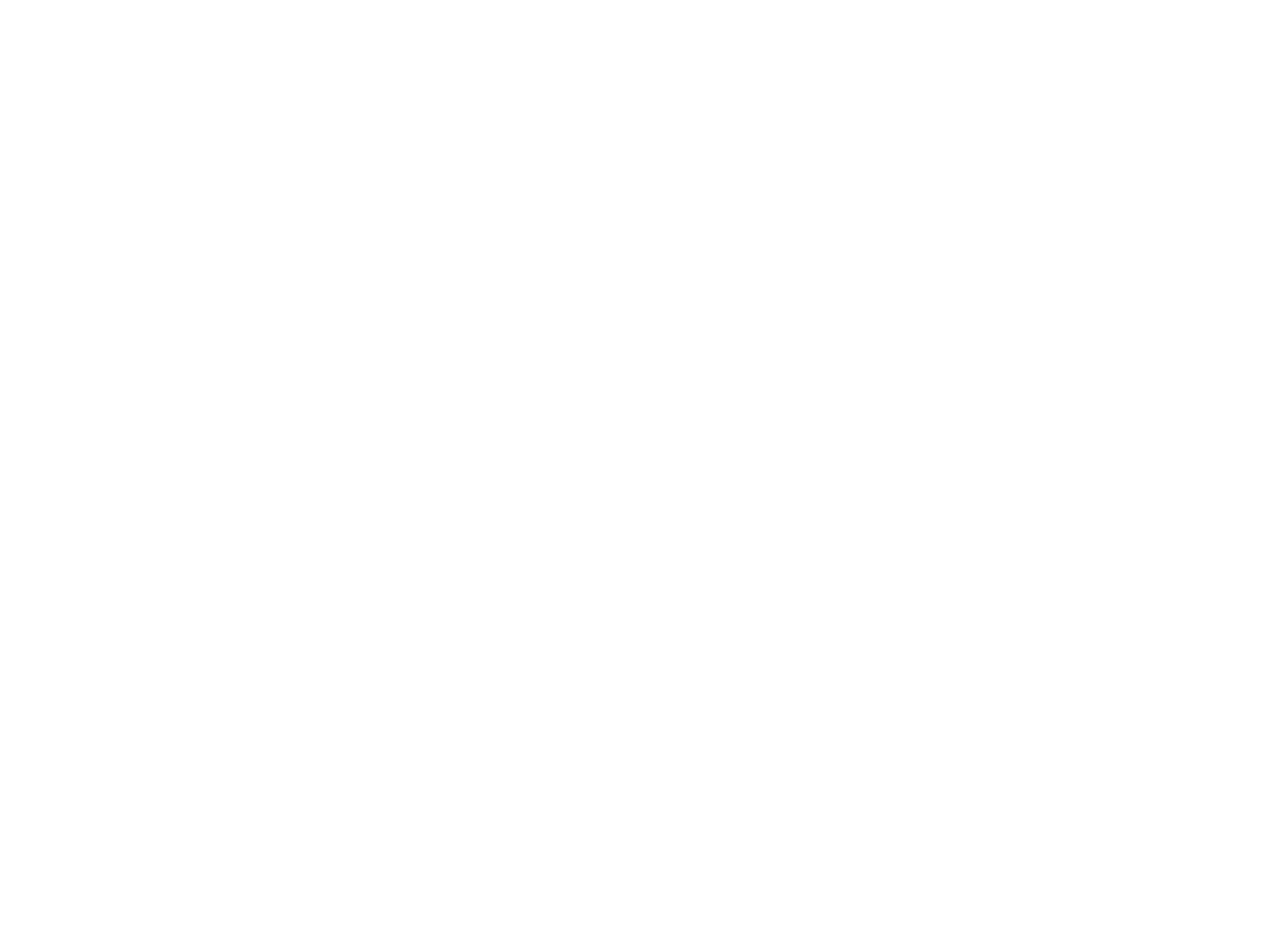
==== commit 0718855b: "pag. reservas ok" ====
--- a/front-end/public/index.html
+++ b/front-end/public/index.html
@@ -1,18 +1,16 @@
 <!DOCTYPE html>
-<html lang="pt-br">
+<html lang="br">
+<head>
+    <meta charset="UTF-8">
+    <meta name="viewport" content="width=device-width, initial-scale=1.0">
+    <title>Descrição</title>
+    <link rel="stylesheet" href="../src/styles/variables.css">
+    <link rel="stylesheet" href="../src/styles/base.css">
+    <script type="module" src="../src/index.js"></script>
+    <link rel="stylesheet" href="../src/components/descrição/descricao.css">
+</head>
+<body>
+   
 
-<head>
-  <meta charset="UTF-8">
-  <meta name="viewport" content="width=device-width, initial-scale=1.0">
-  <title>Pagina Apresentação</title>
-  <link rel="stylesheet" href="../src/styles/variables.css">
-  <link rel="stylesheet" href="../src/styles/base.css">
-  <link rel="stylesheet" href="../src/styles/main.css">
-  <script type="module" src="../src/index.js"></script>
-</head>
-
-<body>
-  <page-inicial></page-inicial>
 </body>
-
-</html>
+</html>
--- a/front-end/src/components/descrição/descricao.css
+++ b/front-end/src/components/descrição/descricao.css
@@ -0,0 +1,26 @@
+body{
+    margin: 20px;
+    padding: 20px;
+    font-family: Arial, Helvetica, sans-serif; 
+    align-items: center;
+    justify-content: center;
+}
+
+body {
+    min-height: 100vh;
+    display: flex;
+    flex-direction: column;
+}
+
+main {
+    flex: 1;
+}
+
+footer {
+    text-align: center;
+    padding: 15px;
+    margin-top: 30px;
+    background-color: #2a5eed;
+    border-top: 1px solid #ccc;
+    color: white;
+}
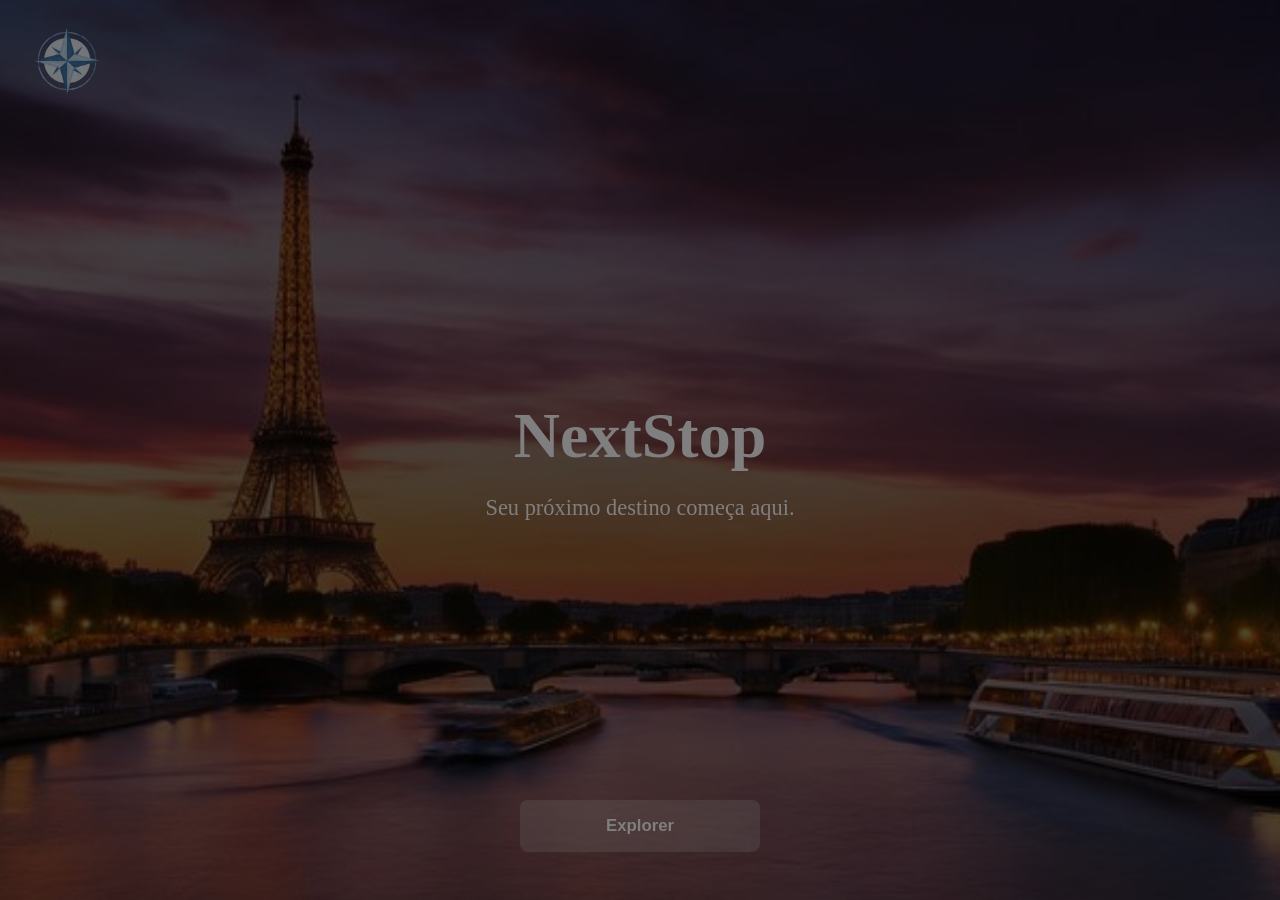
==== commit 329ff6fc: "finalizado" ====
--- a/front-end/public/index.html
+++ b/front-end/public/index.html
@@ -1,16 +1,24 @@
 <!DOCTYPE html>
-<html lang="br">
+<html lang="pt-br">
+
 <head>
-    <meta charset="UTF-8">
-    <meta name="viewport" content="width=device-width, initial-scale=1.0">
-    <title>Descrição</title>
-    <link rel="stylesheet" href="../src/styles/variables.css">
-    <link rel="stylesheet" href="../src/styles/base.css">
-    <script type="module" src="../src/index.js"></script>
-    <link rel="stylesheet" href="../src/components/descrição/descricao.css">
+  <meta charset="UTF-8">
+  <meta name="viewport" content="width=device-width, initial-scale=1.0">
+  <title>NextStop</title>
+  <link rel="stylesheet" href="../src/styles/variables.css">
+  <link rel="stylesheet" href="../src/styles/base.css">
+  <link rel="stylesheet" href="../src/styles/main.css">
+  <script type="module" src="../src/index.js"></script>
 </head>
+
 <body>
-   
+  <!--
+    page-app é o único componente usado aqui. Ele decide, com base
+    em "?page=", qual página renderizar e se deve envolvê-la com
+    <app-header>/<app-footer>. O mapa de rotas fica em
+    src/components/app/app_tpl.js
+  -->
+  <page-app></page-app>
+</body>
 
-</body>
-</html>+</html>
--- a/front-end/src/styles/variables.css
+++ b/front-end/src/styles/variables.css
@@ -1 +1,55 @@
-:root { --cor-primaria: #ffffff; }+:root {
+  /* Cores de marca */
+  --cor-primaria: #1a1a6e;
+  --cor-secundaria: #6a1ab8;
+  --gradiente-primario: linear-gradient(90deg, #1a1a6e, #6a1ab8);
+
+  /* Texto */
+  --cor-texto: #1a1a1a;
+  --cor-texto-suave: #555555;
+  --cor-texto-claro: #ffffff;
+
+  /* Fundo */
+  --cor-fundo: #ffffff;
+  --cor-fundo-suave: #f5f5f5;
+  --cor-campo: #dde3ee;
+
+  /* Bordas e sombras */
+  --cor-borda: #e0e0e0;
+  --sombra-card: 0 4px 16px rgba(0, 0, 0, 0.08);
+  --sombra-elevada: 0 20px 60px rgba(0, 0, 0, 0.3);
+
+  /* Tipografia */
+  --fonte-titulo: Georgia, 'Times New Roman', serif;
+  --fonte-texto: Arial, sans-serif;
+
+  /* Espaçamentos / formas */
+  --raio-card: 16px;
+  --raio-botao: 8px;
+
+  /* Aliases — permitem reaproveitar CSS feito com nomenclatura
+     diferente (brand/text/bg/border/r-*), todos apontando pra
+     nossa paleta padrão definida acima. */
+  --brand: var(--cor-secundaria);
+  --brand-dark: var(--cor-primaria);
+  --brand-light: #EDE9FB;
+  --brand-btn: var(--gradiente-primario);
+
+  --text-1: var(--cor-texto);
+  --text-2: var(--cor-texto-suave);
+  --text-3: #999AAA;
+
+  --bg-page: var(--cor-fundo-suave);
+  --bg-card: var(--cor-fundo);
+
+  --r-sm: 8px;
+  --r-md: var(--raio-botao);
+  --r-lg: var(--raio-card);
+  --r-full: 9999px;
+
+  --shadow: var(--sombra-card);
+  --shadow-lg: var(--sombra-elevada);
+
+  --error: #E02020;
+  --success: #1D7C54;
+}
